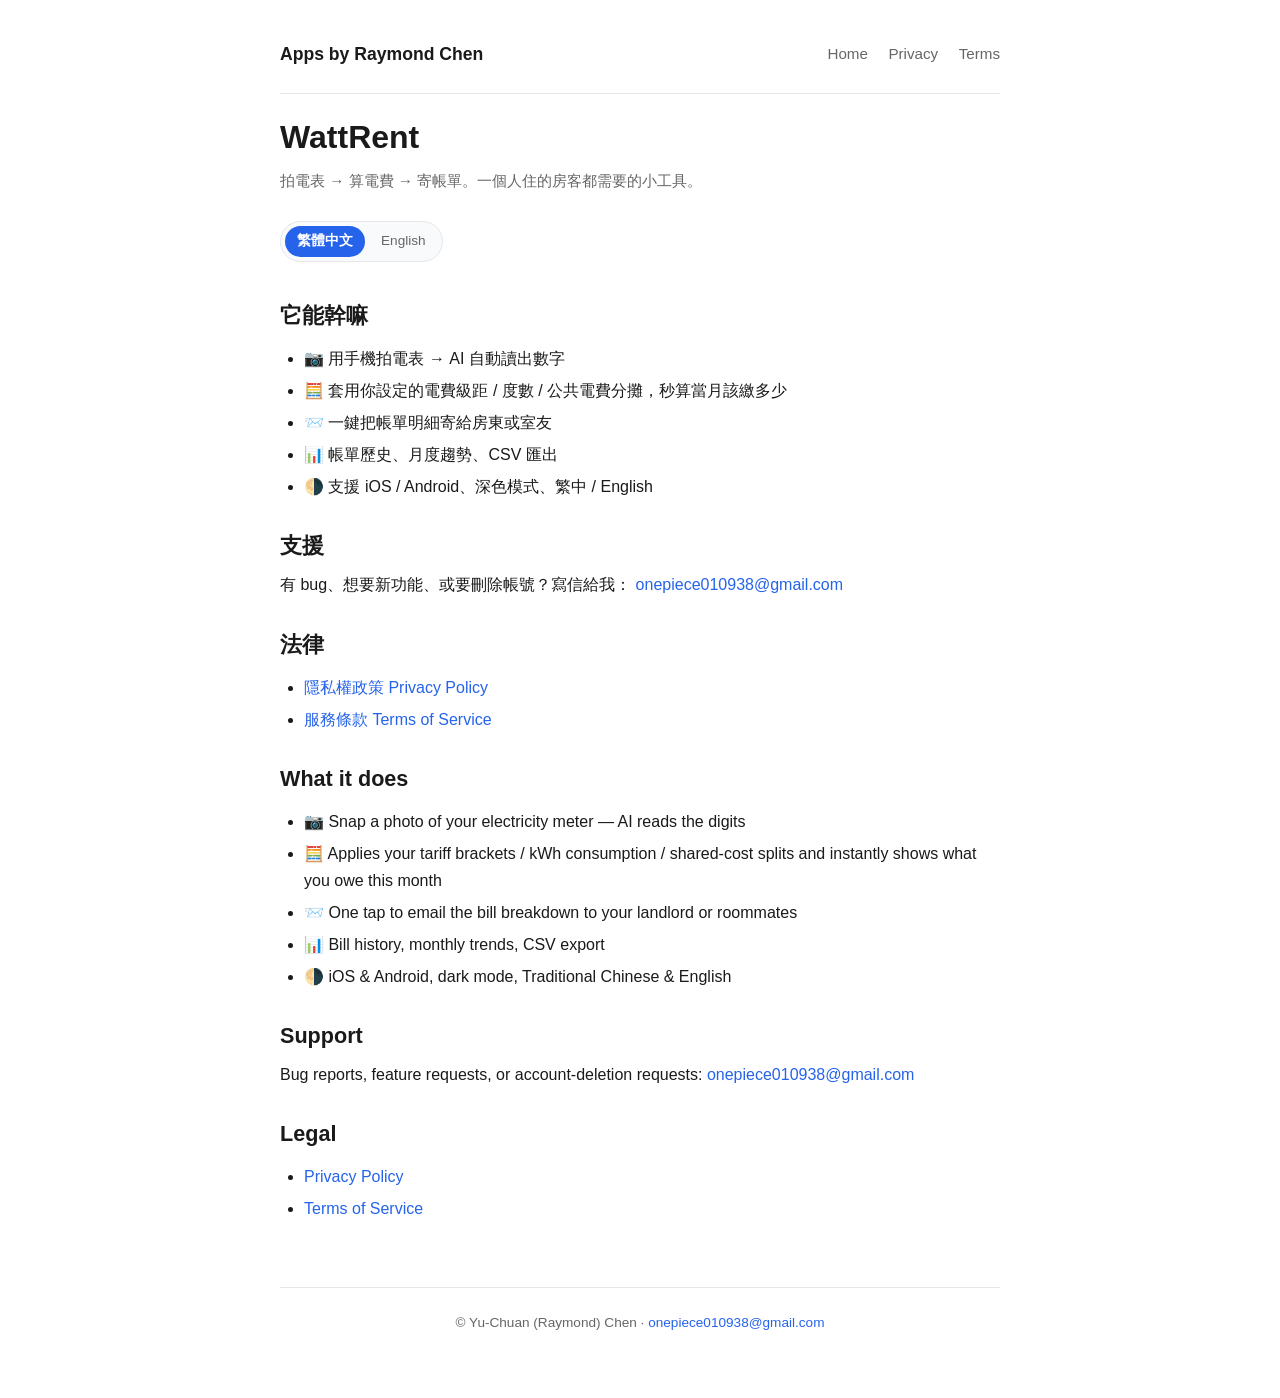
==== wattrent/index.html @ 1afd26b7 "feat: initial Apps-by-Raymond user site Adds the personal landing page plus the full WattRent legal " ====
<!doctype html>
<html lang="zh-Hant-TW">
<head>
  <meta charset="utf-8" />
  <meta name="viewport" content="width=device-width, initial-scale=1" />
  <title>WattRent — 拍電表、算房租</title>
  <meta name="description" content="WattRent 是一款讓房客拍電表、自動算電費、把帳單寄給房東的小工具 App。" />
  <link rel="stylesheet" href="/assets/style.css" />
</head>
<body>
  <div class="wrap">
    <header class="site">
      <a class="brand" href="/">Apps by Raymond Chen</a>
      <nav>
        <a href="/">Home</a>
        <a href="/wattrent/privacy/">Privacy</a>
        <a href="/wattrent/terms/">Terms</a>
      </nav>
    </header>

    <h1>WattRent</h1>
    <p class="muted">拍電表 → 算電費 → 寄帳單。一個人住的房客都需要的小工具。</p>

    <div class="lang-switch">
      <a class="active" href="#zh-tw">繁體中文</a>
      <a href="#en">English</a>
    </div>

    <section id="zh-tw">
      <h2>它能幹嘛</h2>
      <ul>
        <li>📷 用手機拍電表 → AI 自動讀出數字</li>
        <li>🧮 套用你設定的電費級距 / 度數 / 公共電費分攤，秒算當月該繳多少</li>
        <li>📨 一鍵把帳單明細寄給房東或室友</li>
        <li>📊 帳單歷史、月度趨勢、CSV 匯出</li>
        <li>🌗 支援 iOS / Android、深色模式、繁中 / English</li>
      </ul>

      <h2>支援</h2>
      <p>
        有 bug、想要新功能、或要刪除帳號？寫信給我：
        <a href="mailto:onepiece010938@gmail.com">onepiece010938@gmail.com</a>
      </p>

      <h2>法律</h2>
      <ul>
        <li><a href="/wattrent/privacy/">隱私權政策 Privacy Policy</a></li>
        <li><a href="/wattrent/terms/">服務條款 Terms of Service</a></li>
      </ul>
    </section>

    <section id="en">
      <h2>What it does</h2>
      <ul>
        <li>📷 Snap a photo of your electricity meter — AI reads the digits</li>
        <li>🧮 Applies your tariff brackets / kWh consumption / shared-cost
          splits and instantly shows what you owe this month</li>
        <li>📨 One tap to email the bill breakdown to your landlord or
          roommates</li>
        <li>📊 Bill history, monthly trends, CSV export</li>
        <li>🌗 iOS &amp; Android, dark mode, Traditional Chinese &amp; English</li>
      </ul>

      <h2>Support</h2>
      <p>
        Bug reports, feature requests, or account-deletion requests:
        <a href="mailto:onepiece010938@gmail.com">onepiece010938@gmail.com</a>
      </p>

      <h2>Legal</h2>
      <ul>
        <li><a href="/wattrent/privacy/">Privacy Policy</a></li>
        <li><a href="/wattrent/terms/">Terms of Service</a></li>
      </ul>
    </section>

    <footer class="site">
      &copy; Yu-Chuan (Raymond) Chen ·
      <a href="mailto:onepiece010938@gmail.com">onepiece010938@gmail.com</a>
    </footer>
  </div>
</body>
</html>
---- assets/style.css ----
:root {
  --fg: #1a1a1a;
  --muted: #666;
  --bg: #ffffff;
  --accent: #2563eb;
  --border: #e5e7eb;
  --card: #f9fafb;
  --max: 760px;
}

@media (prefers-color-scheme: dark) {
  :root {
    --fg: #f3f4f6;
    --muted: #9ca3af;
    --bg: #0b0f19;
    --accent: #60a5fa;
    --border: #1f2937;
    --card: #111827;
  }
}

* { box-sizing: border-box; }

html { -webkit-text-size-adjust: 100%; }

body {
  margin: 0;
  font-family: -apple-system, BlinkMacSystemFont, "Segoe UI", "PingFang TC",
    "Microsoft JhengHei", "Noto Sans TC", Roboto, Helvetica, Arial, sans-serif;
  color: var(--fg);
  background: var(--bg);
  line-height: 1.65;
  font-size: 16px;
  -webkit-font-smoothing: antialiased;
}

.wrap {
  max-width: var(--max);
  margin: 0 auto;
  padding: 2.5rem 1.25rem 4rem;
}

header.site {
  display: flex;
  align-items: center;
  justify-content: space-between;
  gap: 1rem;
  padding-bottom: 1.5rem;
  margin-bottom: 1.5rem;
  border-bottom: 1px solid var(--border);
}

header.site .brand {
  font-weight: 700;
  font-size: 1.1rem;
  text-decoration: none;
  color: var(--fg);
}

header.site nav a {
  color: var(--muted);
  text-decoration: none;
  margin-left: 1rem;
  font-size: 0.95rem;
}

header.site nav a:hover { color: var(--accent); }

h1 { font-size: 2rem; margin: 0 0 0.5rem; line-height: 1.2; }
h2 { font-size: 1.35rem; margin: 2rem 0 0.5rem; line-height: 1.3; }
h3 { font-size: 1.1rem; margin: 1.5rem 0 0.5rem; }

p { margin: 0.75rem 0; }

a { color: var(--accent); text-decoration: none; }
a:hover { text-decoration: underline; }

ul, ol { padding-left: 1.5rem; }
li { margin: 0.35rem 0; }

.muted { color: var(--muted); font-size: 0.95rem; }

.lang-switch {
  display: inline-flex;
  gap: 0.25rem;
  background: var(--card);
  border: 1px solid var(--border);
  border-radius: 999px;
  padding: 0.25rem;
  font-size: 0.85rem;
  margin: 1rem 0 0.5rem;
}

.lang-switch a {
  padding: 0.25rem 0.75rem;
  border-radius: 999px;
  color: var(--muted);
}

.lang-switch a.active {
  background: var(--accent);
  color: white;
  font-weight: 600;
}

.card {
  background: var(--card);
  border: 1px solid var(--border);
  border-radius: 12px;
  padding: 1.25rem 1.5rem;
  margin: 1rem 0;
}

.card h3 { margin-top: 0; }

.app-list {
  display: grid;
  gap: 1rem;
  margin-top: 1.5rem;
}

.app-card {
  display: block;
  padding: 1.25rem 1.5rem;
  border: 1px solid var(--border);
  border-radius: 12px;
  color: var(--fg);
  text-decoration: none;
  transition: border-color 0.15s, transform 0.15s;
}

.app-card:hover {
  border-color: var(--accent);
  transform: translateY(-2px);
  text-decoration: none;
}

.app-card h2 { margin: 0 0 0.25rem; font-size: 1.2rem; }
.app-card p { margin: 0; color: var(--muted); font-size: 0.95rem; }

footer.site {
  margin-top: 4rem;
  padding-top: 1.5rem;
  border-top: 1px solid var(--border);
  color: var(--muted);
  font-size: 0.85rem;
  text-align: center;
}

table {
  width: 100%;
  border-collapse: collapse;
  margin: 1rem 0;
  font-size: 0.95rem;
}

th, td {
  text-align: left;
  padding: 0.5rem 0.75rem;
  border-bottom: 1px solid var(--border);
  vertical-align: top;
}

th { color: var(--muted); font-weight: 600; }

code {
  background: var(--card);
  padding: 0.1em 0.4em;
  border-radius: 4px;
  font-size: 0.9em;
  font-family: ui-monospace, Menlo, Consolas, monospace;
}

@media (max-width: 600px) {
  .wrap { padding: 1.5rem 1rem 3rem; }
  h1 { font-size: 1.6rem; }
  header.site { flex-direction: column; align-items: flex-start; }
  header.site nav a { margin-left: 0; margin-right: 1rem; }
}
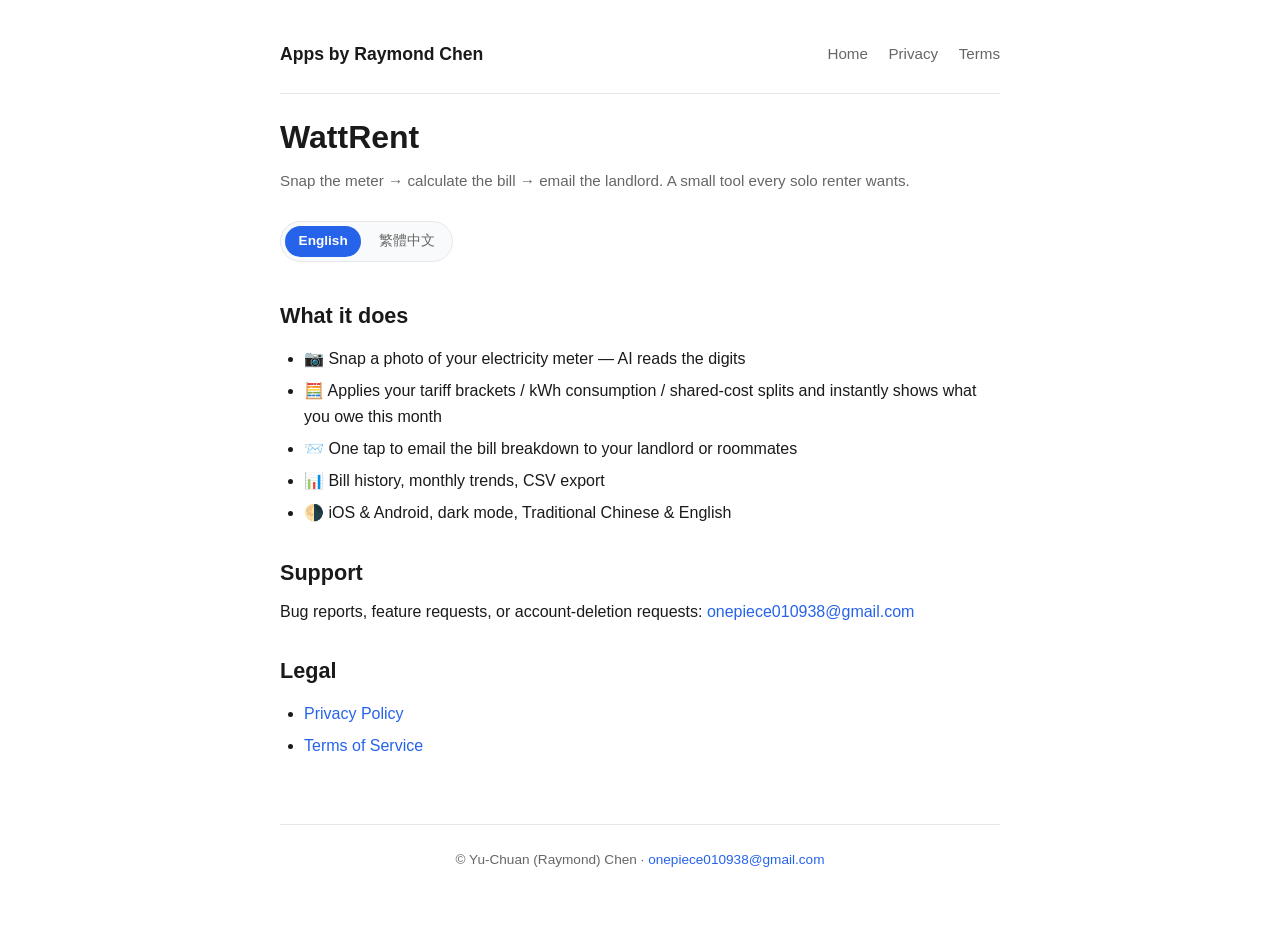
==== commit 3e152d38: "feat(site): English-first language toggle - Default lang = English; section#zh-tw hidden via CSS unt" ====
--- a/wattrent/index.html
+++ b/wattrent/index.html
@@ -1,10 +1,20 @@
 <!doctype html>
-<html lang="zh-Hant-TW">
+<html lang="en">
 <head>
   <meta charset="utf-8" />
   <meta name="viewport" content="width=device-width, initial-scale=1" />
-  <title>WattRent — 拍電表、算房租</title>
-  <meta name="description" content="WattRent 是一款讓房客拍電表、自動算電費、把帳單寄給房東的小工具 App。" />
+  <title>WattRent — Snap the meter, split the bill</title>
+  <meta name="description" content="WattRent is a small mobile app that lets renters snap their electricity meter, auto-calculate the bill, and email it to the landlord." />
+  <script>
+    (function () {
+      try {
+        var lang = localStorage.getItem('wattrent.lang') || 'en';
+        var html = document.documentElement;
+        html.setAttribute('data-lang', lang);
+        html.setAttribute('lang', lang === 'zh-tw' ? 'zh-Hant-TW' : 'en');
+      } catch (e) {}
+    })();
+  </script>
   <link rel="stylesheet" href="/assets/style.css" />
 </head>
 <body>
@@ -19,14 +29,14 @@
     </header>
 
     <h1>WattRent</h1>
-    <p class="muted">拍電表 → 算電費 → 寄帳單。一個人住的房客都需要的小工具。</p>
+    <p class="muted">Snap the meter → calculate the bill → email the landlord. A small tool every solo renter wants.</p>
 
-    <div class="lang-switch">
-      <a class="active" href="#zh-tw">繁體中文</a>
-      <a href="#en">English</a>
+    <div class="lang-switch" role="group" aria-label="Language">
+      <button type="button" data-set-lang="en" class="active">English</button>
+      <button type="button" data-set-lang="zh-tw">繁體中文</button>
     </div>
 
-    <section id="zh-tw">
+    <section id="zh-tw" lang="zh-Hant-TW">
       <h2>它能幹嘛</h2>
       <ul>
         <li>📷 用手機拍電表 → AI 自動讀出數字</li>
@@ -49,7 +59,7 @@
       </ul>
     </section>
 
-    <section id="en">
+    <section id="en" lang="en">
       <h2>What it does</h2>
       <ul>
         <li>📷 Snap a photo of your electricity meter — AI reads the digits</li>
@@ -79,5 +89,6 @@
       <a href="mailto:onepiece010938@gmail.com">onepiece010938@gmail.com</a>
     </footer>
   </div>
+  <script src="/assets/lang.js"></script>
 </body>
 </html>
--- a/assets/style.css
+++ b/assets/style.css
@@ -80,6 +80,14 @@
 
 .muted { color: var(--muted); font-size: 0.95rem; }
 
+/* ----- Language toggle ----- */
+/* Default = English visible. Returning visitors who chose Chinese get the
+   data-lang="zh-tw" attribute set by the inline <head> script before paint. */
+section#en { display: block; }
+section#zh-tw { display: none; }
+html[data-lang="zh-tw"] section#en { display: none; }
+html[data-lang="zh-tw"] section#zh-tw { display: block; }
+
 .lang-switch {
   display: inline-flex;
   gap: 0.25rem;
@@ -91,13 +99,22 @@
   margin: 1rem 0 0.5rem;
 }
 
-.lang-switch a {
-  padding: 0.25rem 0.75rem;
+.lang-switch button {
+  appearance: none;
+  -webkit-appearance: none;
+  background: transparent;
+  border: 0;
+  font: inherit;
+  cursor: pointer;
+  padding: 0.25rem 0.85rem;
   border-radius: 999px;
   color: var(--muted);
+  transition: background-color 0.15s, color 0.15s;
 }
 
-.lang-switch a.active {
+.lang-switch button:hover { color: var(--fg); }
+
+.lang-switch button.active {
   background: var(--accent);
   color: white;
   font-weight: 600;
